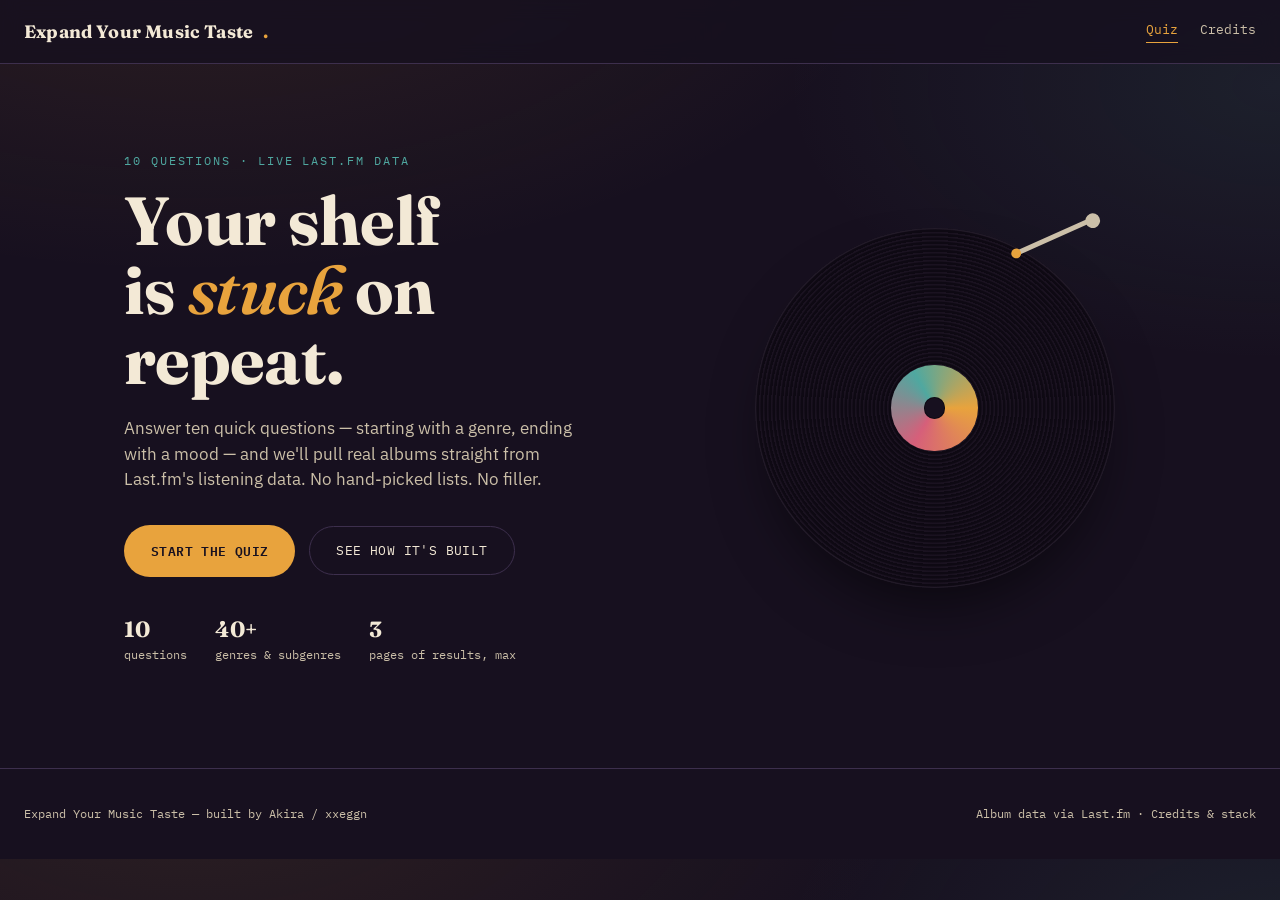
==== index.html @ 96ca1cda "Add files via upload" ====
<!DOCTYPE html>
<html lang="en">
<head>
<meta charset="UTF-8">
<meta name="viewport" content="width=device-width, initial-scale=1.0">
<title>Expand Your Music Taste</title>
<meta name="description" content="A 10-question quiz that pulls real, live album recommendations from Last.fm based on the genre, era, and mood you're actually in the mood for.">
<link rel="stylesheet" href="style.css">
</head>
<body>

<header class="site-header">
  <a href="index.html" class="wordmark">Expand Your Music Taste<span class="dot">.</span></a>
  <nav class="site-nav">
    <a href="index.html" class="active">Quiz</a>
    <a href="credits.html">Credits</a>
  </nav>
</header>

<main>

  <!-- ============================== HERO ============================== -->
  <section id="hero" class="hero">
    <div class="hero-copy">
      <p class="eyebrow">10 questions &middot; live Last.fm data</p>
      <h1>Your shelf<br>is <em>stuck</em> on repeat.</h1>
      <p class="lede">Answer ten quick questions — starting with a genre, ending with a mood — and we'll pull real albums straight from Last.fm's listening data. No hand-picked lists. No filler.</p>
      <div class="hero-actions">
        <button class="btn btn-primary" id="start-quiz">Start the quiz</button>
        <a class="btn btn-ghost" href="credits.html">See how it's built</a>
      </div>
      <div class="hero-stats">
        <div><b>10</b>questions</div>
        <div><b>40+</b>genres &amp; subgenres</div>
        <div><b>3</b>pages of results, max</div>
      </div>
    </div>
    <div class="vinyl-stage">
      <div class="vinyl">
        <div class="tonearm">
          <svg viewBox="0 0 100 100" aria-hidden="true">
            <circle cx="88" cy="12" r="6" fill="var(--paper-dim)"/>
            <rect x="20" y="9" width="66" height="4" rx="2" fill="var(--paper-dim)"/>
            <circle cx="20" cy="11" r="4" fill="var(--amber)"/>
          </svg>
        </div>
      </div>
    </div>
  </section>

  <!-- ============================== QUIZ ============================== -->
  <section id="quiz" class="quiz section">
    <div class="quiz-shell">
      <div class="quiz-progress">
        <div class="progress-disc">
          <svg viewBox="0 0 56 56">
            <circle class="progress-track" cx="28" cy="28" r="24"></circle>
            <circle id="progress-fill" class="progress-fill" cx="28" cy="28" r="24"></circle>
          </svg>
        </div>
        <div id="progress-label" class="progress-label"><b>1</b> / 10</div>
        <div id="progress-genre" class="progress-genre"></div>
      </div>

      <p id="q-eyebrow" class="q-eyebrow">Question 1 of 10</p>
      <h2 id="q-title" class="q-title">Loading&hellip;</h2>
      <div id="q-options" class="q-options"></div>

      <div class="quiz-nav">
        <button id="quiz-skip" class="quiz-skip" type="button">Skip this one</button>
      </div>
    </div>
  </section>

  <!-- ============================== RESULTS ============================== -->
  <section id="results" class="results section">
    <div id="results-summary" class="results-summary"></div>
    <div id="state-box" class="state-box"></div>
    <div id="album-grid" class="album-grid"></div>
    <div id="pager" class="pager"></div>
    <div class="results-actions">
      <button id="retake" class="btn btn-ghost" type="button">Retake the quiz</button>
    </div>
  </section>

</main>

<footer class="site-footer">
  <span>Expand Your Music Taste &mdash; built by Akira / xxeggn</span>
  <span>Album data via <a href="https://www.last.fm" target="_blank" rel="noopener">Last.fm</a> &middot; <a href="credits.html">Credits &amp; stack</a></span>
</footer>

<script src="script.js"></script>
</body>
</html>
---- style.css ----
/* ==========================================================================
   EXPAND YOUR MUSIC TASTE — design tokens
   Ink & amber crate-digging zine. Signature element: the spinning vinyl
   progress disc that fills in one groove per quiz question.
   ========================================================================== */

@import url('https://fonts.googleapis.com/css2?family=Fraunces:opsz,wght@9..144,400;9..144,600;9..144,700;9..144,900&family=IBM+Plex+Sans:wght@400;500;600;700&family=IBM+Plex+Mono:wght@400;500;600&display=swap');

:root{
  --ink:        #17101f;
  --ink-soft:   #1f1728;
  --ink-card:   #2a1f37;
  --ink-line:   #3d2f4d;
  --paper:      #f3e9d6;
  --paper-dim:  #cbbfa8;
  --amber:      #e8a33d;
  --amber-dim:  #a97524;
  --teal:       #4fa8a0;
  --rose:       #d65f7a;

  --font-display: 'Fraunces', ui-serif, Georgia, serif;
  --font-body: 'IBM Plex Sans', ui-sans-serif, system-ui, sans-serif;
  --font-mono: 'IBM Plex Mono', ui-monospace, monospace;

  --radius: 6px;
  --wrap: 1080px;
}

*, *::before, *::after{ box-sizing:border-box; }
html{ scroll-behavior:smooth; }
body{
  margin:0;
  background:
    radial-gradient(1200px 600px at 15% -10%, rgba(232,163,61,0.10), transparent 60%),
    radial-gradient(900px 500px at 100% 10%, rgba(79,168,160,0.10), transparent 55%),
    var(--ink);
  color:var(--paper);
  font-family:var(--font-body);
  line-height:1.5;
  -webkit-font-smoothing:antialiased;
}

img{ max-width:100%; display:block; }
a{ color:inherit; }
button{ font-family:inherit; }

.wrap{ max-width:var(--wrap); margin:0 auto; padding:0 24px; }

/* -------------------------------------------------- focus / a11y */
:focus-visible{
  outline:2px solid var(--amber);
  outline-offset:3px;
  border-radius:3px;
}
.sr-only{
  position:absolute; width:1px; height:1px; padding:0; margin:-1px;
  overflow:hidden; clip:rect(0,0,0,0); white-space:nowrap; border:0;
}

@media (prefers-reduced-motion: reduce){
  *{ animation-duration:0.001ms !important; animation-iteration-count:1 !important; transition-duration:0.001ms !important; }
}

/* -------------------------------------------------- header */
.site-header{
  position:sticky; top:0; z-index:50;
  display:flex; align-items:center; justify-content:space-between;
  padding:18px 24px;
  background:rgba(23,16,31,0.82);
  backdrop-filter:blur(10px);
  border-bottom:1px solid var(--ink-line);
}
.wordmark{
  font-family:var(--font-display);
  font-weight:700;
  font-size:18px;
  letter-spacing:0.01em;
  text-decoration:none;
  display:flex; align-items:center; gap:10px;
}
.wordmark .dot{ color:var(--amber); }
.site-nav{ display:flex; gap:22px; align-items:center; font-family:var(--font-mono); font-size:13px; }
.site-nav a{
  text-decoration:none; color:var(--paper-dim);
  padding-bottom:2px; border-bottom:1px solid transparent;
  transition:color .15s ease, border-color .15s ease;
}
.site-nav a:hover, .site-nav a.active{ color:var(--amber); border-color:var(--amber); }

/* -------------------------------------------------- hero */
.hero{
  padding:88px 24px 64px;
  display:grid;
  grid-template-columns:1.1fr 0.9fr;
  gap:48px;
  align-items:center;
  max-width:var(--wrap);
  margin:0 auto;
}
.eyebrow{
  font-family:var(--font-mono);
  font-size:12px;
  letter-spacing:0.16em;
  text-transform:uppercase;
  color:var(--teal);
  margin:0 0 16px;
}
.hero h1{
  font-family:var(--font-display);
  font-size:clamp(40px, 6vw, 68px);
  line-height:1.02;
  font-weight:700;
  margin:0 0 22px;
  letter-spacing:-0.01em;
}
.hero h1 em{
  font-style:italic;
  color:var(--amber);
  font-weight:600;
}
.hero p.lede{
  font-size:17px;
  color:var(--paper-dim);
  max-width:46ch;
  margin:0 0 32px;
}
.hero-actions{ display:flex; gap:14px; align-items:center; flex-wrap:wrap; }

.btn{
  font-family:var(--font-mono);
  font-size:13px;
  letter-spacing:0.03em;
  text-transform:uppercase;
  padding:14px 26px;
  border-radius:999px;
  border:1px solid transparent;
  cursor:pointer;
  text-decoration:none;
  display:inline-flex; align-items:center; gap:8px;
  transition:transform .15s ease, background .15s ease, border-color .15s ease, opacity .15s ease;
}
.btn:hover{ transform:translateY(-1px); }
.btn:active{ transform:translateY(0); }
.btn-primary{ background:var(--amber); color:var(--ink); font-weight:600; }
.btn-primary:hover{ background:#f3ae4c; }
.btn-ghost{ background:transparent; border-color:var(--ink-line); color:var(--paper); }
.btn-ghost:hover{ border-color:var(--amber); color:var(--amber); }
.btn:disabled{ opacity:0.4; cursor:not-allowed; transform:none; }

.hero-stats{
  display:flex; gap:28px; margin-top:36px;
  font-family:var(--font-mono); font-size:12px; color:var(--paper-dim);
}
.hero-stats b{ display:block; color:var(--paper); font-family:var(--font-display); font-size:22px; font-weight:700; }

/* -------------------------------------------------- vinyl (signature element) */
.vinyl-stage{ position:relative; display:flex; align-items:center; justify-content:center; }
.vinyl{
  width:min(360px, 80vw); height:min(360px, 80vw);
  border-radius:50%;
  position:relative;
  background:
    repeating-radial-gradient(circle at 50% 50%,
      #0e0913 0px, #0e0913 2px,
      #1a1220 3px, #1a1220 4px);
  box-shadow:0 30px 60px -20px rgba(0,0,0,0.6), inset 0 0 0 1px rgba(255,255,255,0.04);
  animation:spin 9s linear infinite;
}
.vinyl::before{
  content:'';
  position:absolute; inset:38%;
  border-radius:50%;
  background:conic-gradient(from 90deg, var(--amber), var(--rose), var(--teal), var(--amber));
  display:flex;
}
.vinyl::after{
  content:'';
  position:absolute; inset:47%;
  border-radius:50%;
  background:var(--ink);
  box-shadow:inset 0 0 0 1px rgba(0,0,0,0.4);
}
@keyframes spin{ to{ transform:rotate(360deg); } }

.tonearm{
  position:absolute; top:-6%; right:2%;
  width:34%; height:34%;
  transform-origin: 88% 12%;
  transform:rotate(-24deg);
  transition:transform .5s cubic-bezier(.2,.8,.2,1);
  pointer-events:none;
}
.tonearm svg{ width:100%; height:100%; overflow:visible; }

/* -------------------------------------------------- section shell */
.section{ padding:64px 24px; }
.section-head{ max-width:640px; margin:0 auto 40px; text-align:center; }
.section-head h2{ font-family:var(--font-display); font-size:clamp(28px,4vw,40px); margin:0 0 12px; }
.section-head p{ color:var(--paper-dim); margin:0; }

/* -------------------------------------------------- quiz */
.quiz{ display:none; }
.quiz.active{ display:block; }
.quiz-shell{
  max-width:760px; margin:0 auto;
  background:var(--ink-card);
  border:1px solid var(--ink-line);
  border-radius:20px;
  padding:40px clamp(20px,4vw,52px) 44px;
  position:relative;
  overflow:hidden;
}
.quiz-shell::before{
  content:'';
  position:absolute; top:0; left:0; right:0; height:3px;
  background:linear-gradient(90deg, var(--amber), var(--rose), var(--teal));
}

.quiz-progress{
  display:flex; align-items:center; gap:20px;
  margin-bottom:32px;
}
.progress-disc{ width:56px; height:56px; flex:none; position:relative; }
.progress-disc svg{ width:100%; height:100%; transform:rotate(-90deg); }
.progress-track{ fill:none; stroke:var(--ink-line); stroke-width:6; }
.progress-fill{ fill:none; stroke:var(--amber); stroke-width:6; stroke-linecap:round; transition:stroke-dashoffset .4s ease; }
.progress-label{ font-family:var(--font-mono); font-size:12px; color:var(--paper-dim); }
.progress-label b{ color:var(--amber); font-size:15px; }
.progress-genre{ margin-left:auto; font-family:var(--font-mono); font-size:11px; color:var(--teal); text-transform:uppercase; letter-spacing:0.08em; text-align:right; }

.q-eyebrow{ font-family:var(--font-mono); font-size:11px; letter-spacing:0.12em; text-transform:uppercase; color:var(--teal); margin:0 0 10px; }
.q-title{ font-family:var(--font-display); font-size:clamp(22px,3.4vw,30px); font-weight:700; margin:0 0 28px; line-height:1.2; }

.q-options{ display:grid; grid-template-columns:1fr 1fr; gap:12px; }
.q-options.genre-grid{ grid-template-columns:repeat(auto-fill, minmax(130px,1fr)); gap:10px; max-height:360px; overflow-y:auto; padding-right:4px; margin-bottom:4px; }
.q-options.genre-grid::-webkit-scrollbar{ width:8px; }
.q-options.genre-grid::-webkit-scrollbar-thumb{ background:var(--ink-line); border-radius:8px; }

.opt{
  text-align:left;
  background:var(--ink-soft);
  border:1px solid var(--ink-line);
  color:var(--paper);
  border-radius:12px;
  padding:16px 18px;
  cursor:pointer;
  font-family:var(--font-body);
  font-size:14.5px;
  transition:border-color .15s ease, background .15s ease, transform .1s ease;
}
.opt:hover{ border-color:var(--amber); transform:translateY(-1px); }
.opt.selected{ background:rgba(232,163,61,0.14); border-color:var(--amber); color:var(--amber); }
.genre-grid .opt{ text-align:center; padding:12px 10px; font-size:13px; font-family:var(--font-mono); }

.quiz-nav{ display:flex; justify-content:space-between; align-items:center; margin-top:32px; }
.quiz-skip{ font-family:var(--font-mono); font-size:12px; color:var(--paper-dim); background:none; border:none; cursor:pointer; text-decoration:underline; text-underline-offset:3px; }
.quiz-skip:hover{ color:var(--amber); }

/* -------------------------------------------------- results */
.results{ display:none; }
.results.active{ display:block; }
.results-summary{
  max-width:760px; margin:0 auto 36px;
  text-align:center;
}
.results-summary h2{ font-family:var(--font-display); font-size:clamp(26px,4vw,38px); margin:0 0 10px; }
.tag-row{ display:flex; flex-wrap:wrap; gap:8px; justify-content:center; margin-top:16px; }
.tag-pill{
  font-family:var(--font-mono); font-size:11px; text-transform:uppercase; letter-spacing:0.06em;
  border:1px solid var(--ink-line); color:var(--paper-dim);
  padding:6px 12px; border-radius:999px;
}

.state-box{ max-width:520px; margin:40px auto; text-align:center; }
.state-box .vinyl{ width:120px; height:120px; margin:0 auto 24px; }
.state-box p{ color:var(--paper-dim); font-family:var(--font-mono); font-size:13px; }
.state-box.error{ color:var(--rose); }
.state-box.error p{ color:var(--paper-dim); }

.album-grid{
  display:grid; grid-template-columns:repeat(3, 1fr); gap:22px;
  max-width:var(--wrap); margin:0 auto;
}
.album-card{
  background:var(--ink-card);
  border:1px solid var(--ink-line);
  border-radius:16px;
  overflow:hidden;
  display:flex; flex-direction:column;
  transition:transform .18s ease, border-color .18s ease;
}
.album-card:hover{ transform:translateY(-4px); border-color:var(--amber); }
.album-art{ position:relative; aspect-ratio:1/1; background:var(--ink-soft); overflow:hidden; }
.album-art img{ width:100%; height:100%; object-fit:cover; }
.album-art .no-art{ position:absolute; inset:0; display:flex; align-items:center; justify-content:center; font-family:var(--font-mono); font-size:11px; color:var(--paper-dim); text-align:center; padding:16px; }
.album-body{ padding:18px 20px 20px; display:flex; flex-direction:column; gap:8px; flex:1; }
.album-meta{ font-family:var(--font-mono); font-size:11px; color:var(--teal); text-transform:uppercase; letter-spacing:0.05em; }
.album-title{ font-family:var(--font-display); font-size:19px; font-weight:700; margin:0; line-height:1.2; }
.album-artist{ font-size:13.5px; color:var(--paper-dim); margin:0; }
.album-desc{ font-size:13px; color:var(--paper-dim); line-height:1.55; flex:1; margin:4px 0 0; }
.album-links{ display:flex; gap:10px; margin-top:14px; flex-wrap:wrap; }
.album-links a{
  font-family:var(--font-mono); font-size:11px; text-decoration:none;
  border:1px solid var(--ink-line); border-radius:999px; padding:7px 12px;
  color:var(--paper-dim); transition:border-color .15s ease, color .15s ease;
}
.album-links a:hover{ border-color:var(--amber); color:var(--amber); }

.pager{ display:flex; align-items:center; justify-content:center; gap:18px; margin-top:40px; }
.pager button{
  background:var(--ink-soft); border:1px solid var(--ink-line); color:var(--paper);
  width:38px; height:38px; border-radius:50%; cursor:pointer; font-family:var(--font-mono);
  transition:border-color .15s ease, color .15s ease;
}
.pager button:hover:not(:disabled){ border-color:var(--amber); color:var(--amber); }
.pager button:disabled{ opacity:0.3; cursor:not-allowed; }
.pager-dots{ display:flex; gap:8px; }
.pager-dot{ width:8px; height:8px; border-radius:50%; background:var(--ink-line); cursor:pointer; border:none; padding:0; }
.pager-dot.active{ background:var(--amber); width:22px; border-radius:5px; transition:width .2s ease; }

.results-actions{ display:flex; justify-content:center; margin-top:44px; }

/* -------------------------------------------------- footer */
.site-footer{
  border-top:1px solid var(--ink-line);
  padding:36px 24px;
  margin-top:40px;
  display:flex; align-items:center; justify-content:space-between;
  flex-wrap:wrap; gap:16px;
  font-family:var(--font-mono); font-size:12px; color:var(--paper-dim);
}
.site-footer a{ text-decoration:none; color:var(--paper-dim); border-bottom:1px solid transparent; }
.site-footer a:hover{ color:var(--amber); border-color:var(--amber); }

/* -------------------------------------------------- credits page */
.credits-hero{ padding:100px 24px 40px; text-align:center; }
.credits-hero .eyebrow{ justify-content:center; display:flex; }
.credits-hero h1{ font-family:var(--font-display); font-size:clamp(34px,5vw,52px); margin:0 auto 14px; max-width:640px; }
.credits-hero p{ color:var(--paper-dim); max-width:520px; margin:0 auto; }

.credit-grid{
  max-width:820px; margin:0 auto; padding:0 24px 100px;
  display:grid; gap:18px;
}
.credit-card{
  background:var(--ink-card); border:1px solid var(--ink-line); border-radius:16px;
  padding:26px 28px; display:grid; grid-template-columns:120px 1fr; gap:20px; align-items:center;
}
.credit-num{ font-family:var(--font-mono); font-size:12px; color:var(--amber); }
.credit-card h3{ font-family:var(--font-display); font-size:20px; margin:0 0 6px; }
.credit-card p{ margin:0; color:var(--paper-dim); font-size:14px; }
.stack-row{ display:flex; flex-wrap:wrap; gap:8px; margin-top:10px; }
.stack-chip{ font-family:var(--font-mono); font-size:11px; border:1px solid var(--ink-line); color:var(--paper-dim); padding:6px 12px; border-radius:999px; }

/* -------------------------------------------------- responsive */
@media (max-width: 860px){
  .hero{ grid-template-columns:1fr; padding-top:56px; }
  .vinyl-stage{ order:-1; }
  .album-grid{ grid-template-columns:repeat(2, 1fr); }
  .q-options{ grid-template-columns:1fr; }
  .credit-card{ grid-template-columns:1fr; text-align:left; }
}
@media (max-width: 560px){
  .album-grid{ grid-template-columns:1fr; }
  .site-nav{ gap:14px; }
  .quiz-shell{ padding:28px 18px 34px; }
}
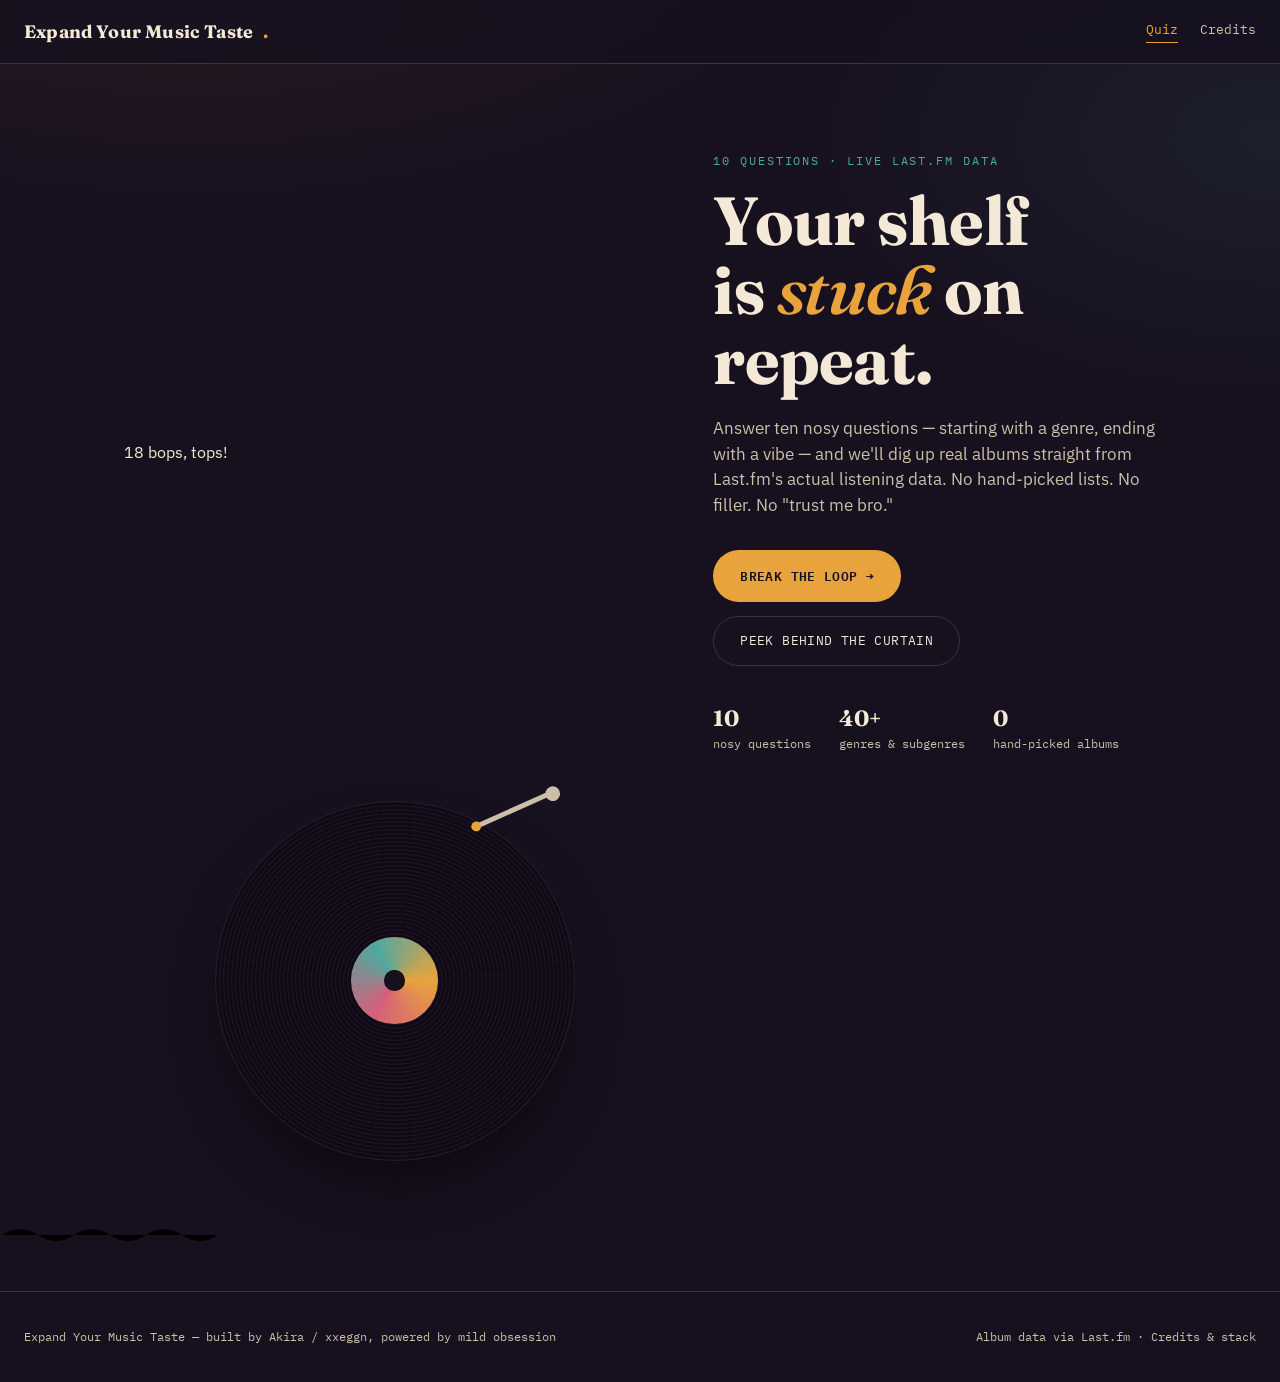
==== commit e60d51e1: "Update index.html" ====
--- a/index.html
+++ b/index.html
@@ -5,6 +5,7 @@
 <meta name="viewport" content="width=device-width, initial-scale=1.0">
 <title>Expand Your Music Taste</title>
 <meta name="description" content="A 10-question quiz that pulls real, live album recommendations from Last.fm based on the genre, era, and mood you're actually in the mood for.">
+  <link rel="icon" type="image/png" sizes="32x32" href="favicon-32.png">
 <link rel="stylesheet" href="style.css">
 </head>
 <body>
@@ -21,18 +22,19 @@
 
   <!-- ============================== HERO ============================== -->
   <section id="hero" class="hero">
+    <span class="sticker hero-sticker" style="--r:9deg; --d:.2s;">18 bops, tops!</span>
     <div class="hero-copy">
-      <p class="eyebrow">10 questions &middot; live Last.fm data</p>
+      <p class="eyebrow"><span class="eq-bars" aria-hidden="true"><span></span><span></span><span></span><span></span></span> 10 questions &middot; live Last.fm data</p>
       <h1>Your shelf<br>is <em>stuck</em> on repeat.</h1>
-      <p class="lede">Answer ten quick questions — starting with a genre, ending with a mood — and we'll pull real albums straight from Last.fm's listening data. No hand-picked lists. No filler.</p>
+      <p class="lede">Answer ten nosy questions — starting with a genre, ending with a vibe — and we'll dig up real albums straight from Last.fm's actual listening data. No hand-picked lists. No filler. No "trust me bro."</p>
       <div class="hero-actions">
-        <button class="btn btn-primary" id="start-quiz">Start the quiz</button>
-        <a class="btn btn-ghost" href="credits.html">See how it's built</a>
+        <button class="btn btn-primary" id="start-quiz">Break the loop &rarr;</button>
+        <a class="btn btn-ghost" href="credits.html">Peek behind the curtain</a>
       </div>
       <div class="hero-stats">
-        <div><b>10</b>questions</div>
+        <div><b>10</b>nosy questions</div>
         <div><b>40+</b>genres &amp; subgenres</div>
-        <div><b>3</b>pages of results, max</div>
+        <div><b>0</b>hand-picked albums</div>
       </div>
     </div>
     <div class="vinyl-stage">
@@ -48,9 +50,14 @@
     </div>
   </section>
 
+  <svg class="squiggle-divider" width="220" height="20" viewBox="0 0 220 20" aria-hidden="true">
+    <path d="M2 10 Q 20 -2, 38 10 T 74 10 T 110 10 T 146 10 T 182 10 T 218 10"/>
+  </svg>
+
   <!-- ============================== QUIZ ============================== -->
   <section id="quiz" class="quiz section">
     <div class="quiz-shell">
+      <span class="sticker quiz-stamp alt" style="--r:-6deg;">no cheating</span>
       <div class="quiz-progress">
         <div class="progress-disc">
           <svg viewBox="0 0 56 56">
@@ -67,7 +74,7 @@
       <div id="q-options" class="q-options"></div>
 
       <div class="quiz-nav">
-        <button id="quiz-skip" class="quiz-skip" type="button">Skip this one</button>
+        <button id="quiz-skip" class="quiz-skip" type="button">Eh, skip it &rarr;</button>
       </div>
     </div>
   </section>
@@ -79,14 +86,14 @@
     <div id="album-grid" class="album-grid"></div>
     <div id="pager" class="pager"></div>
     <div class="results-actions">
-      <button id="retake" class="btn btn-ghost" type="button">Retake the quiz</button>
+      <button id="retake" class="btn btn-ghost" type="button">Run it back &#8635;</button>
     </div>
   </section>
 
 </main>
 
 <footer class="site-footer">
-  <span>Expand Your Music Taste &mdash; built by Akira / xxeggn</span>
+  <span>Expand Your Music Taste &mdash; built by Akira / xxeggn, powered by mild obsession</span>
   <span>Album data via <a href="https://www.last.fm" target="_blank" rel="noopener">Last.fm</a> &middot; <a href="credits.html">Credits &amp; stack</a></span>
 </footer>
 
--- a/style.css
+++ b/style.css
@@ -365,3 +365,132 @@
   .site-nav{ gap:14px; }
   .quiz-shell{ padding:28px 18px 34px; }
 }
+
+/* ==========================================================================
+   CREDITS PAGE — interactive liner-notes console
+   Reuses the hero's .vinyl + .tonearm signature element at a smaller scale.
+   ========================================================================== */
+
+.liner-console{
+  max-width:var(--wrap);
+  margin:0 auto;
+  padding:0 24px 100px;
+  display:grid;
+  grid-template-columns:300px 1fr;
+  gap:32px;
+}
+
+.track-input{ position:absolute; opacity:0; pointer-events:none; }
+
+/* -------------------------------------------------- sleeve / mini vinyl */
+.liner-sleeve{
+  position:sticky;
+  top:100px;
+  align-self:start;
+  display:flex;
+  flex-direction:column;
+  align-items:center;
+  gap:16px;
+  background:var(--ink-card);
+  border:1px solid var(--ink-line);
+  border-radius:20px;
+  padding:36px 20px;
+}
+.vinyl.vinyl-mini{
+  width:190px;
+  height:190px;
+  animation-play-state:paused;
+}
+.track-input:checked ~ .liner-sleeve .vinyl-mini{ animation-play-state:running; }
+.liner-caption{
+  font-family:var(--font-mono);
+  font-size:11px;
+  letter-spacing:0.1em;
+  text-transform:uppercase;
+  color:var(--paper-dim);
+  margin:0;
+}
+
+/* tonearm rotation per active track — same element as the hero, just retargeted */
+#t1:checked ~ .liner-sleeve .tonearm{ transform:rotate(-24deg); }
+#t2:checked ~ .liner-sleeve .tonearm{ transform:rotate(-10deg); }
+#t3:checked ~ .liner-sleeve .tonearm{ transform:rotate(4deg); }
+#t4:checked ~ .liner-sleeve .tonearm{ transform:rotate(18deg); }
+#t5:checked ~ .liner-sleeve .tonearm{ transform:rotate(32deg); }
+
+/* -------------------------------------------------- tracklist */
+.liner-body{ display:flex; flex-direction:column; gap:28px; }
+
+.liner-tracklist{
+  background:var(--ink-card);
+  border:1px solid var(--ink-line);
+  border-radius:16px;
+  padding:10px 16px;
+}
+.side-label{
+  font-family:var(--font-mono);
+  font-size:11px;
+  letter-spacing:0.14em;
+  text-transform:uppercase;
+  color:var(--teal);
+  margin:18px 4px 8px;
+}
+.side-label:first-child{ margin-top:10px; }
+
+.liner-track{
+  display:grid;
+  grid-template-columns:2rem 1fr auto;
+  align-items:baseline;
+  gap:12px;
+  padding:12px 14px;
+  border-radius:10px;
+  border:1px solid transparent;
+  cursor:pointer;
+  transition:border-color .15s ease, background .15s ease;
+}
+.liner-track:hover{ background:var(--ink-soft); border-color:var(--ink-line); }
+.liner-track .idx{ font-family:var(--font-mono); font-size:12px; color:var(--amber); }
+.liner-track .name{ font-family:var(--font-display); font-weight:600; font-size:16px; color:var(--paper); }
+.liner-track .time{ font-family:var(--font-mono); font-size:11px; color:var(--paper-dim); white-space:nowrap; }
+
+#t1:checked ~ .liner-body label[for="t1"],
+#t2:checked ~ .liner-body label[for="t2"],
+#t3:checked ~ .liner-body label[for="t3"],
+#t4:checked ~ .liner-body label[for="t4"],
+#t5:checked ~ .liner-body label[for="t5"]{
+  background:rgba(232,163,61,0.14);
+  border-color:var(--amber);
+}
+#t1:checked ~ .liner-body label[for="t1"] .name,
+#t2:checked ~ .liner-body label[for="t2"] .name,
+#t3:checked ~ .liner-body label[for="t3"] .name,
+#t4:checked ~ .liner-body label[for="t4"] .name,
+#t5:checked ~ .liner-body label[for="t5"] .name{ color:var(--amber); }
+
+/* -------------------------------------------------- notes panel */
+.liner-notes{
+  position:relative;
+  min-height:190px;
+  background:var(--ink-card);
+  border:1px solid var(--ink-line);
+  border-radius:16px;
+  padding:30px 34px;
+}
+.liner-note{ display:none; animation:liner-fade .3s ease; }
+.liner-note h3{ font-family:var(--font-display); font-size:22px; margin:0 0 10px; color:var(--paper); }
+.liner-note p{ margin:0; color:var(--paper-dim); line-height:1.6; }
+
+#t1:checked ~ .liner-body .liner-notes #note-1,
+#t2:checked ~ .liner-body .liner-notes #note-2,
+#t3:checked ~ .liner-body .liner-notes #note-3,
+#t4:checked ~ .liner-body .liner-notes #note-4,
+#t5:checked ~ .liner-body .liner-notes #note-5{ display:block; }
+
+@keyframes liner-fade{ from{ opacity:0; transform:translateY(4px); } to{ opacity:1; transform:none; } }
+
+/* -------------------------------------------------- responsive */
+@media (max-width: 860px){
+  .liner-console{ grid-template-columns:1fr; }
+  .liner-sleeve{ position:static; flex-direction:row; justify-content:center; padding:20px; }
+  .vinyl.vinyl-mini{ width:120px; height:120px; }
+}
